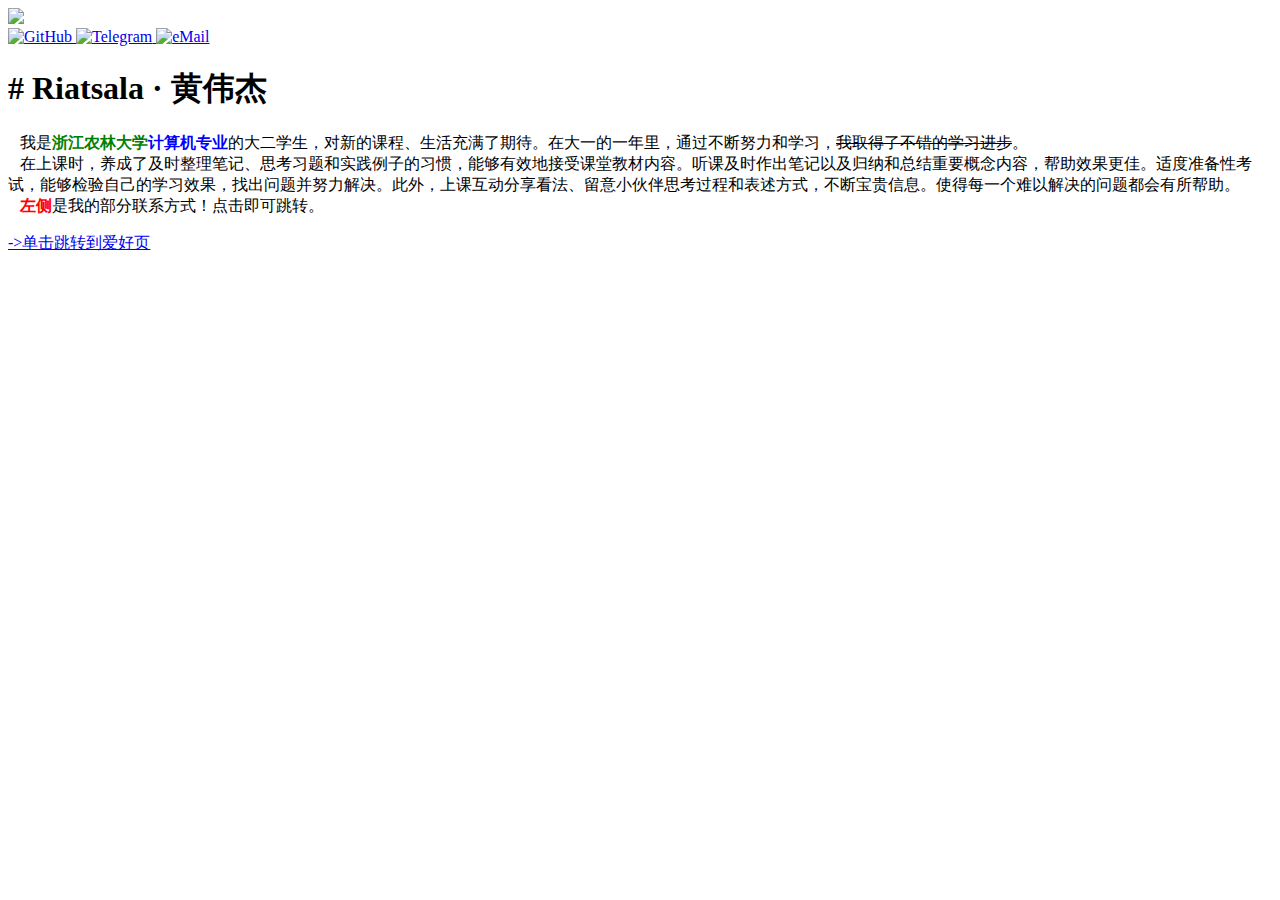
==== index.html @ 78fef86c "Create index.html" ====
<!DOCTYPE html>

<head>
  <meta charset="UTF-8" />
  <link rel="stylesheet" type="text/css" href="style.css" />
  <title>- 个人主页@杰 -</title>
</head>

<body>
  <div id="container">
    <div id="card">
      <div id="left-panel">
        <img class="avatar" src="img/logo.jpg" />
        <div id="icons">
          <a href="https://github.com/r1atsa1a">
            <img class="icon" title="GitHub" src="img/xicon/github.svg" />
          </a>
          <a href="https://t.me/r1atsa1a">
            <img class="icon" title="Telegram" src="img/xicon/telegram.svg" />
          </a>
          <a href="mailto:riatsala@foxmail.com">
            <img class="icon" title="eMail" src="img/xicon/email.svg" />
          </a>
        </div>
      </div>
      <div id="right-panel">
        <h1 id="name"># Riatsala · 黄伟杰</h1>
        <p id="text">&nbsp;&nbsp;&nbsp;我是<b><font color="green">浙江农林大学</font><font color="blue">计算机专业</font></b>的大二学生，对新的课程、生活充满了期待。在大一的一年里，通过不断努力和学习，<s>我取得了不错的学习进步</s>。<br>&nbsp;&nbsp;&nbsp;在上课时，养成了及时整理笔记、思考习题和实践例子的习惯，能够有效地接受课堂教材内容。听课及时作出笔记以及归纳和总结重要概念内容，帮助效果更佳。适度准备性考试，能够检验自己的学习效果，找出问题并努力解决。此外，上课互动分享看法、留意小伙伴思考过程和表述方式，不断宝贵信息。使得每一个难以解决的问题都会有所帮助。<br>&nbsp;&nbsp;&nbsp;<b><font color="red">左侧</font></b>是我的部分联系方式！点击即可跳转。</p>
        <a href="hobby.html" target="_top"><p id="click-page">->单击跳转到爱好页</p></a>
      </div>
    </div>
  </div>
</body>

</html>
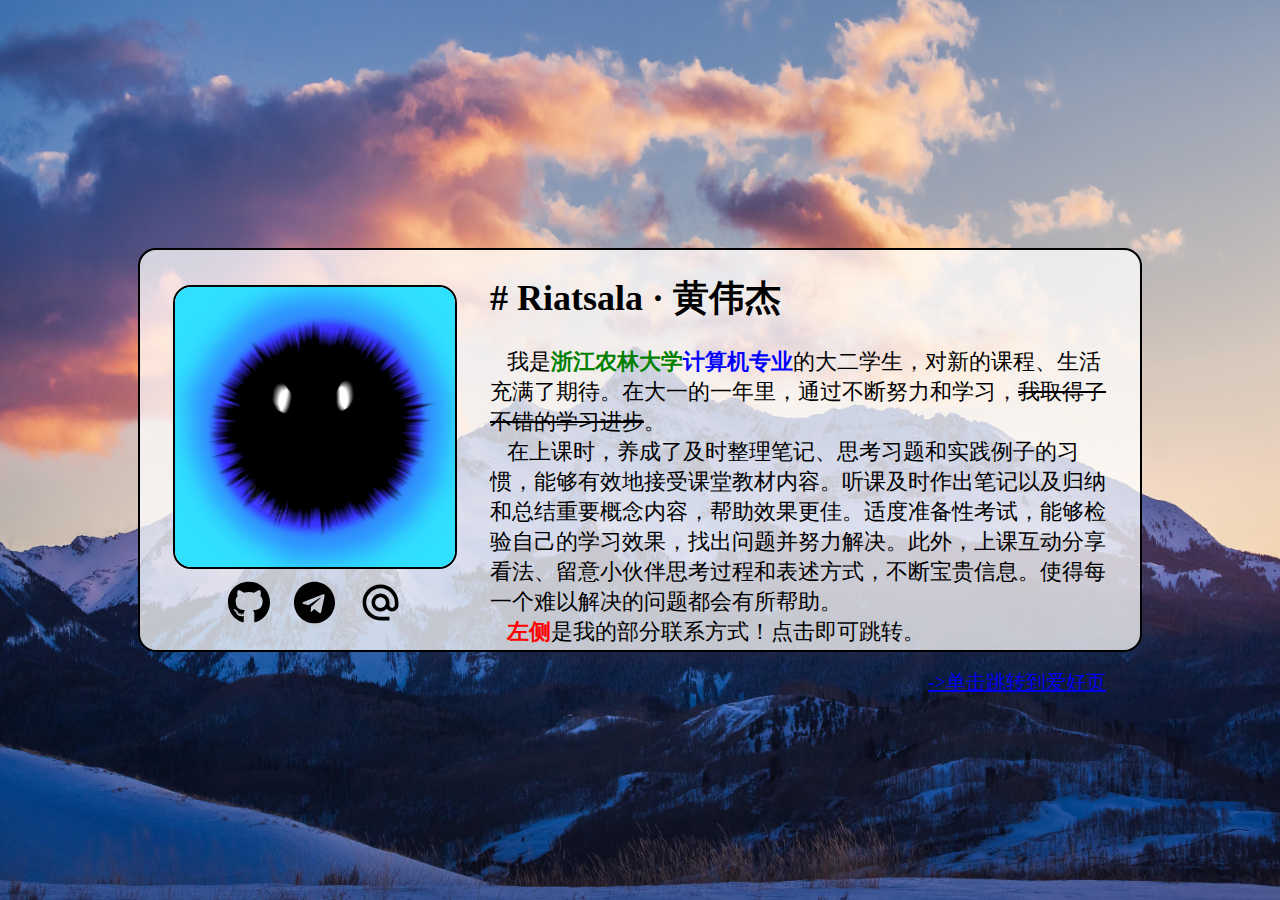
==== commit ee423053: "First Commit" ====
--- a/index.html
+++ b/index.html
@@ -13,13 +13,13 @@
         <img class="avatar" src="img/logo.jpg" />
         <div id="icons">
           <a href="https://github.com/r1atsa1a">
-            <img class="icon" title="GitHub" src="img/xicon/github.svg" />
+            <img class="icon" title="GitHub" src="img/icons/github.svg" />
           </a>
           <a href="https://t.me/r1atsa1a">
-            <img class="icon" title="Telegram" src="img/xicon/telegram.svg" />
+            <img class="icon" title="Telegram" src="img/icons/telegram.svg" />
           </a>
           <a href="mailto:riatsala@foxmail.com">
-            <img class="icon" title="eMail" src="img/xicon/email.svg" />
+            <img class="icon" title="eMail" src="img/icons/email.svg" />
           </a>
         </div>
       </div>
--- a/style.css
+++ b/style.css
@@ -0,0 +1,105 @@
+html,
+body {
+  padding: 0;
+  margin: 0;
+}
+
+#container {
+  background-image: url(img/background.png);
+  background-repeat: no-repeat;
+  background-size: 100% 100%;
+  background-position: center;
+  background-attachment: fixed;
+  width: 100vw;
+  height: 100vh;
+  display: flex;
+  align-items: center;
+  justify-content: center;
+}
+
+#card {
+  background: rgba(255, 255, 255, 0.75);
+  border-radius: 18px;
+  width: 1000px;
+  height: 400px;
+  border: black solid 2px;
+  display: flex;
+  flex-direction: row;
+  font-size: 20px;
+  font-family: Consolas;
+}
+
+#left-panel {
+  float: left;
+  width: 350px;
+  height: 100%;
+  display: flex;
+  flex-direction: column;
+  /* background-color: red; */
+}
+
+.avatar {
+  width: 80%;
+  border: black solid 2px;
+  border-radius: 18px;
+  margin: 0 auto;
+  margin-top: 35px;
+  text-align: center;
+}
+
+#icons {
+  margin: 0 auto;
+  text-align: center;
+  display: flex;
+  /* background-color: green; */
+}
+
+.icon {
+  height: 43px;
+  margin: 12px;
+}
+
+.social-icons {
+  display: flex;
+  align-items: center;
+  justify-content: center;
+}
+
+.icon::after {
+  content: attr(title);
+  color: red;
+}
+
+#right-panel {
+  float: right;
+  width: 650px;
+  height: 100%;
+  /* background-color: blue; */
+}
+
+#name {
+  font-size: 36px;
+}
+
+#text {
+  font-size: 22px;
+  margin-right: 20px;
+}
+
+#click-page {
+  text-decoration: none;
+  text-align: right;
+  margin-right: 34px;
+}
+
+@media screen and (max-width: 620px) {
+  #top-panel {
+    flex-direction: column;
+    margin-top: 50px;
+  }
+
+  .avatar {
+    width: 50%;
+    max-width: 300px;
+  }
+}
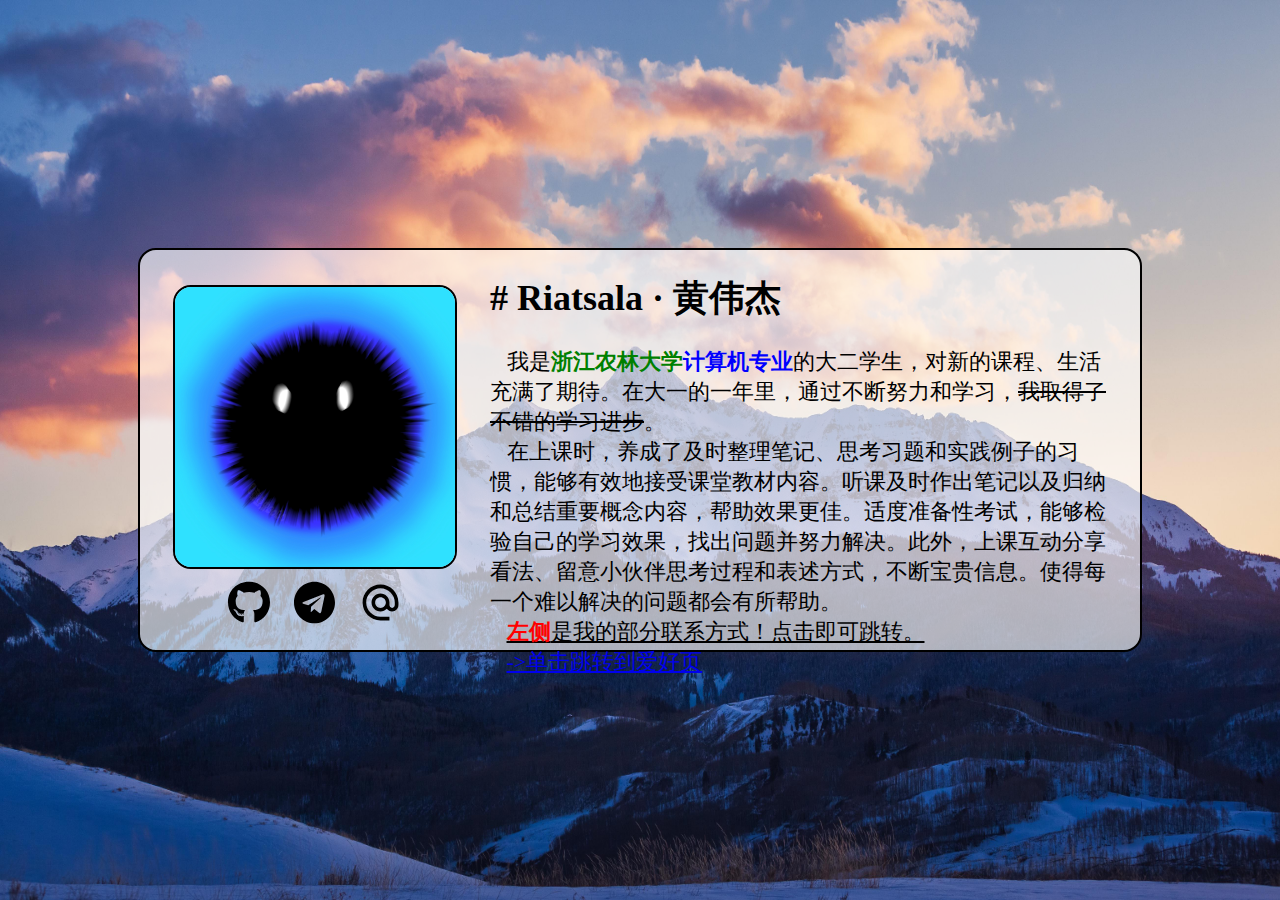
==== commit 3e74f23c: "COMMIT" ====
--- a/index.html
+++ b/index.html
@@ -25,11 +25,8 @@
       </div>
       <div id="right-panel">
         <h1 id="name"># Riatsala · 黄伟杰</h1>
-        <p id="text">&nbsp;&nbsp;&nbsp;我是<b><font color="green">浙江农林大学</font><font color="blue">计算机专业</font></b>的大二学生，对新的课程、生活充满了期待。在大一的一年里，通过不断努力和学习，<s>我取得了不错的学习进步</s>。<br>&nbsp;&nbsp;&nbsp;在上课时，养成了及时整理笔记、思考习题和实践例子的习惯，能够有效地接受课堂教材内容。听课及时作出笔记以及归纳和总结重要概念内容，帮助效果更佳。适度准备性考试，能够检验自己的学习效果，找出问题并努力解决。此外，上课互动分享看法、留意小伙伴思考过程和表述方式，不断宝贵信息。使得每一个难以解决的问题都会有所帮助。<br>&nbsp;&nbsp;&nbsp;<b><font color="red">左侧</font></b>是我的部分联系方式！点击即可跳转。</p>
-        <a href="hobby.html" target="_top"><p id="click-page">->单击跳转到爱好页</p></a>
+        <p id="text">&nbsp;&nbsp;&nbsp;我是<b><font color="green">浙江农林大学</font><font color="blue">计算机专业</font></b>的大二学生，对新的课程、生活充满了期待。在大一的一年里，通过不断努力和学习，<s>我取得了不错的学习进步</s>。<br>&nbsp;&nbsp;&nbsp;在上课时，养成了及时整理笔记、思考习题和实践例子的习惯，能够有效地接受课堂教材内容。听课及时作出笔记以及归纳和总结重要概念内容，帮助效果更佳。适度准备性考试，能够检验自己的学习效果，找出问题并努力解决。此外，上课互动分享看法、留意小伙伴思考过程和表述方式，不断宝贵信息。使得每一个难以解决的问题都会有所帮助。<br>&nbsp;&nbsp;&nbsp;<u><b><font color="red">左侧</font></b>是我的部分联系方式！点击即可跳转。</u><br>&nbsp;&nbsp;&nbsp;<a href="hobby.html" target="_top">->单击跳转到爱好页</a></p>
       </div>
     </div>
   </div>
-</body>
-
-</html>
+</body>--- a/style.css
+++ b/style.css
@@ -9,7 +9,7 @@
   background-repeat: no-repeat;
   background-size: 100% 100%;
   background-position: center;
-  background-attachment: fixed;
+  background-attachment: scroll;
   width: 100vw;
   height: 100vh;
   display: flex;
@@ -18,7 +18,7 @@
 }
 
 #card {
-  background: rgba(255, 255, 255, 0.75);
+  background: rgba(255, 255, 255, 0.65);
   border-radius: 18px;
   width: 1000px;
   height: 400px;
@@ -59,17 +59,6 @@
   margin: 12px;
 }
 
-.social-icons {
-  display: flex;
-  align-items: center;
-  justify-content: center;
-}
-
-.icon::after {
-  content: attr(title);
-  color: red;
-}
-
 #right-panel {
   float: right;
   width: 650px;
@@ -87,19 +76,53 @@
 }
 
 #click-page {
-  text-decoration: none;
   text-align: right;
   margin-right: 34px;
 }
 
-@media screen and (max-width: 620px) {
-  #top-panel {
-    flex-direction: column;
-    margin-top: 50px;
-  }
+#card-form {
+  background: rgba(255, 255, 255, 0.65);
+  border: black solid 2px;
+  overflow: visible;
+  border-radius: 18px;
+  width: 95%;
+  height: 95%;
+  font-family: Consolas;
+  flex-direction: column;
+}
 
-  .avatar {
-    width: 50%;
-    max-width: 300px;
-  }
+#table-form {
+  width: 95%;
+  height: 95%;
+  margin: 0 auto;
+  margin-top: 1.25%;
+  border: black solid 2px;
+  border-radius: 18px;
+  font-size: 28px;
+  align-items: center;
+  text-align: center;
+  /* background-color: green; */
 }
+
+#infos {
+  width: 450px;
+  /* background-color: red; */
+}
+
+#pics {
+  width: 300px;
+  height: 350px;
+  margin-right: 25px;
+  /* background-color: blue; */
+}
+
+.hypic {
+  width: 98%;
+  height: 92%;
+  margin-right: 25px;
+  /* margin: 0 auto; */
+  display: flex;
+  object-fit: cover;
+  border: black solid 2px;
+  border-radius: 18px;
+}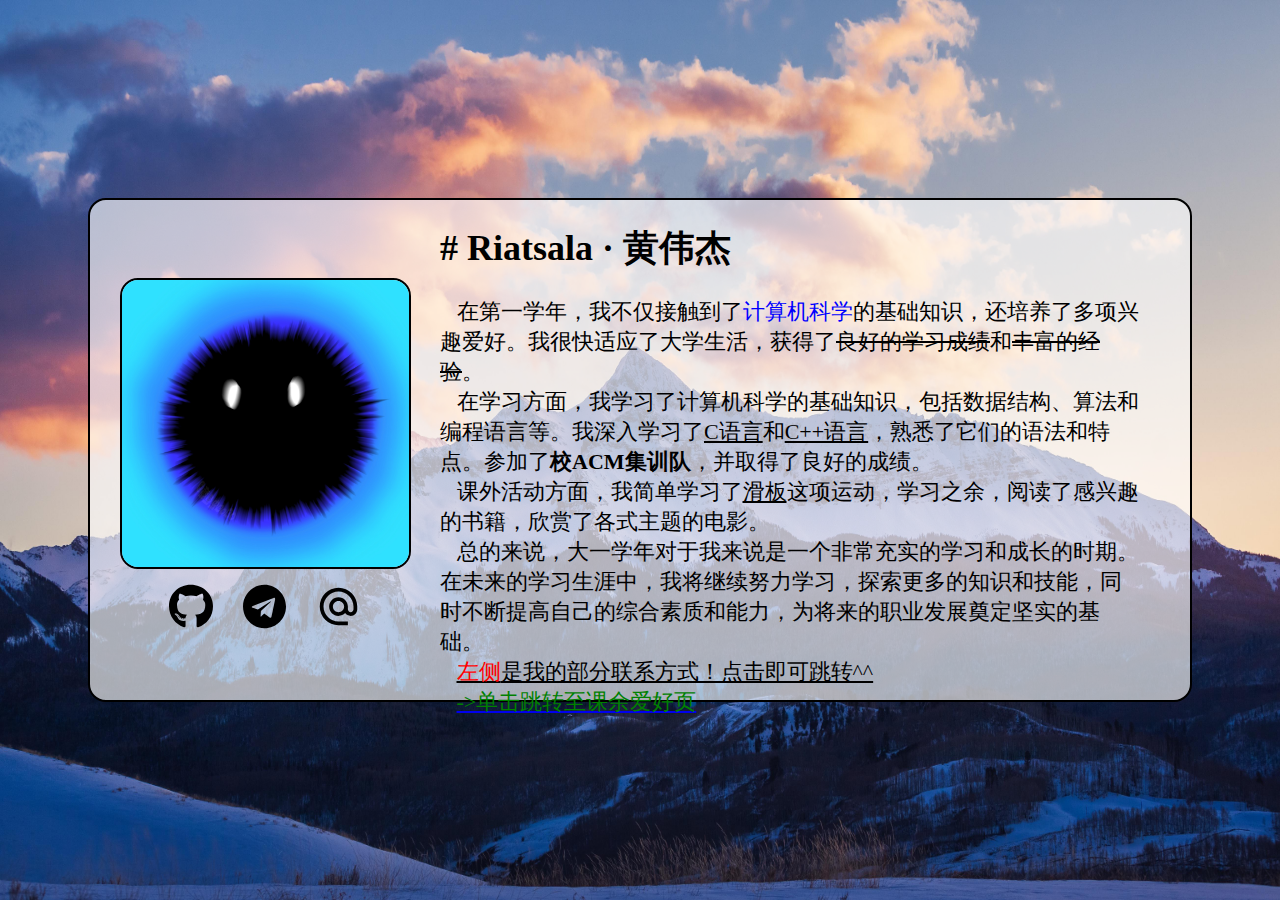
==== commit fdb73596: "update `230305`" ====
--- a/index.html
+++ b/index.html
@@ -1,32 +1,32 @@
 <!DOCTYPE html>
 
 <head>
-  <meta charset="UTF-8" />
-  <link rel="stylesheet" type="text/css" href="style.css" />
-  <title>- 个人主页@杰 -</title>
+    <meta charset="UTF-8" />
+    <link rel="stylesheet" type="text/css" href="style.css" />
+    <title>Homepage@黄伟杰</title>
 </head>
 
 <body>
-  <div id="container">
-    <div id="card">
-      <div id="left-panel">
-        <img class="avatar" src="img/logo.jpg" />
-        <div id="icons">
-          <a href="https://github.com/r1atsa1a">
-            <img class="icon" title="GitHub" src="img/icons/github.svg" />
-          </a>
-          <a href="https://t.me/r1atsa1a">
-            <img class="icon" title="Telegram" src="img/icons/telegram.svg" />
-          </a>
-          <a href="mailto:riatsala@foxmail.com">
-            <img class="icon" title="eMail" src="img/icons/email.svg" />
-          </a>
+    <div id="container">
+        <div id="card-idx">
+            <div id="left-part">
+                <img class="avatar" src="img/logo.jpg" />
+                <div id="icon">
+                    <a href="https://github.com/r1atsa1a">
+                        <img class="icon" title="GitHub" src="img/icons/github.svg" />
+                    </a>
+                    <a href="https://t.me/r1atsa1a">
+                        <img class="icon" title="Telegram" src="img/icons/telegram.svg" />
+                    </a>
+                    <a href="mailto:riatsala@foxmail.com">
+                        <img class="icon" title="eMail" src="img/icons/email.svg" />
+                    </a>
+                </div>
+            </div>
+            <div id="right-part">
+                <h1 id="name"># Riatsala · 黄伟杰</h1>
+                <p id="text">&nbsp;&nbsp;&nbsp;在第一学年，我不仅接触到了<font color="blue">计算机科学</font>的基础知识，还培养了多项兴趣爱好。我很快适应了大学生活，获得了<s>良好的学习成绩</s>和<s>丰富的经验</s>。<br>&nbsp;&nbsp;&nbsp;在学习方面，我学习了计算机科学的基础知识，包括数据结构、算法和编程语言等。我深入学习了<u>C语言</u>和<u>C++语言</u>，熟悉了它们的语法和特点。参加了<b>校ACM集训队</b>，并取得了良好的成绩。<br>&nbsp;&nbsp;&nbsp;课外活动方面，我简单学习了<u>滑板</u>这项运动，学习之余，阅读了感兴趣的书籍，欣赏了各式主题的电影。<br>&nbsp;&nbsp;&nbsp;总的来说，大一学年对于我来说是一个非常充实的学习和成长的时期。在未来的学习生涯中，我将继续努力学习，探索更多的知识和技能，同时不断提高自己的综合素质和能力，为将来的职业发展奠定坚实的基础。<br>&nbsp;&nbsp;&nbsp;<u><font color="red">左侧</font>是我的部分联系方式！点击即可跳转^^</u><br>&nbsp;&nbsp;&nbsp;<a href="hobby.html" target="_top"><font color="green">->单击跳转至课余爱好页</font></a></p>
+            </div>
         </div>
-      </div>
-      <div id="right-panel">
-        <h1 id="name"># Riatsala · 黄伟杰</h1>
-        <p id="text">&nbsp;&nbsp;&nbsp;我是<b><font color="green">浙江农林大学</font><font color="blue">计算机专业</font></b>的大二学生，对新的课程、生活充满了期待。在大一的一年里，通过不断努力和学习，<s>我取得了不错的学习进步</s>。<br>&nbsp;&nbsp;&nbsp;在上课时，养成了及时整理笔记、思考习题和实践例子的习惯，能够有效地接受课堂教材内容。听课及时作出笔记以及归纳和总结重要概念内容，帮助效果更佳。适度准备性考试，能够检验自己的学习效果，找出问题并努力解决。此外，上课互动分享看法、留意小伙伴思考过程和表述方式，不断宝贵信息。使得每一个难以解决的问题都会有所帮助。<br>&nbsp;&nbsp;&nbsp;<u><b><font color="red">左侧</font></b>是我的部分联系方式！点击即可跳转。</u><br>&nbsp;&nbsp;&nbsp;<a href="hobby.html" target="_top">->单击跳转到爱好页</a></p>
-      </div>
     </div>
-  </div>
 </body>--- a/style.css
+++ b/style.css
@@ -1,128 +1,144 @@
-html,
-body {
-  padding: 0;
-  margin: 0;
+html, body {
+    padding: 0;
+    margin: 0;
 }
 
+/* ========================= main ========================= */
+
 #container {
-  background-image: url(img/background.png);
-  background-repeat: no-repeat;
-  background-size: 100% 100%;
-  background-position: center;
-  background-attachment: scroll;
-  width: 100vw;
-  height: 100vh;
-  display: flex;
-  align-items: center;
-  justify-content: center;
+    width: 100vw;
+    height: 100vh;
+
+    background-image: url(img/background.png);
+    background-size: 100% 100%;
+    background-repeat: no-repeat;
+    background-position: center;
+
+    display: flex;
+    align-items: center;
+    justify-content: center;
 }
 
-#card {
-  background: rgba(255, 255, 255, 0.65);
-  border-radius: 18px;
-  width: 1000px;
-  height: 400px;
-  border: black solid 2px;
-  display: flex;
-  flex-direction: row;
-  font-size: 20px;
-  font-family: Consolas;
+/* ========================= index ========================= */
+
+#card-idx {
+    width: 1100px;
+    height: 500px;
+
+    background: rgba(255, 255, 255, 0.65);
+
+    border: black solid 2px;
+    border-radius: 18px;
+
+    display: flex;
+
+    font-size: 20px;
+    font-family: Consolas;
 }
 
-#left-panel {
-  float: left;
-  width: 350px;
-  height: 100%;
-  display: flex;
-  flex-direction: column;
-  /* background-color: red; */
+#left-part {
+    width: 350px;
+    height: 100%;
+
+    display: flex;
+
+    flex-direction: column;
 }
 
 .avatar {
-  width: 80%;
-  border: black solid 2px;
-  border-radius: 18px;
-  margin: 0 auto;
-  margin-top: 35px;
-  text-align: center;
+    width: 82%;
+
+    border: black solid 2px;
+    border-radius: 18px;
+
+    margin: 0 auto;
+    margin-top: 78px;
+
+    text-align: center;
 }
 
-#icons {
-  margin: 0 auto;
-  text-align: center;
-  display: flex;
-  /* background-color: green; */
+#icon {
+    margin: 0 auto;
+    display: flex;
 }
 
 .icon {
-  height: 43px;
-  margin: 12px;
+    height: 45px;
+    margin: 15px;
 }
 
-#right-panel {
-  float: right;
-  width: 650px;
-  height: 100%;
-  /* background-color: blue; */
+#right-part {
+    width: 700px;
+    height: 100%;
+    float: right;
 }
 
 #name {
-  font-size: 36px;
+    font-size: 36px;
 }
 
 #text {
-  font-size: 22px;
-  margin-right: 20px;
+    font-size: 22px;
 }
 
-#click-page {
-  text-align: right;
-  margin-right: 34px;
-}
+/* ========================= hobby ========================= */
 
-#card-form {
-  background: rgba(255, 255, 255, 0.65);
-  border: black solid 2px;
-  overflow: visible;
-  border-radius: 18px;
-  width: 95%;
-  height: 95%;
-  font-family: Consolas;
-  flex-direction: column;
+#card-hby {
+    width: 95%;
+    height: 95%;
+
+    background: rgba(255, 255, 255, 0.65);
+
+    border: black solid 2px;
+    border-radius: 18px;
+    flex-direction: column;
+
+    font-family: Consolas;
 }
 
 #table-form {
-  width: 95%;
-  height: 95%;
-  margin: 0 auto;
-  margin-top: 1.25%;
-  border: black solid 2px;
-  border-radius: 18px;
-  font-size: 28px;
-  align-items: center;
-  text-align: center;
-  /* background-color: green; */
+    width: 95%;
+    height: 95%;
+
+    margin: 0 auto;
+    margin-top: 0.45%;
+
+    border: black solid 2px;
+    border-radius: 18px;
+
+    align-items: center;
+    text-align: center;
+
+    font-size: 28px;
 }
 
-#infos {
-  width: 450px;
-  /* background-color: red; */
+#info {
+    width: 300px;
 }
 
-#pics {
-  width: 300px;
-  height: 350px;
-  margin-right: 25px;
-  /* background-color: blue; */
+#name-hby {
+    font-size: 42px;
+    font-weight: bold;
 }
 
-.hypic {
-  width: 98%;
-  height: 92%;
-  margin-right: 25px;
-  /* margin: 0 auto; */
-  display: flex;
-  object-fit: cover;
-  border: black solid 2px;
-  border-radius: 18px;
+#text-hby {
+    font-size: 32px;
+    font-weight: 500;
+    font-style: italic;
+}
+
+#pic {
+    width: 300px;
+    height: 350px;
+}
+
+.pic {
+    width: 98%;
+    height: 92%;
+
+    display: flex;
+    object-fit: cover;
+
+    border: black solid 2px;
+    border-radius: 18px;
 }